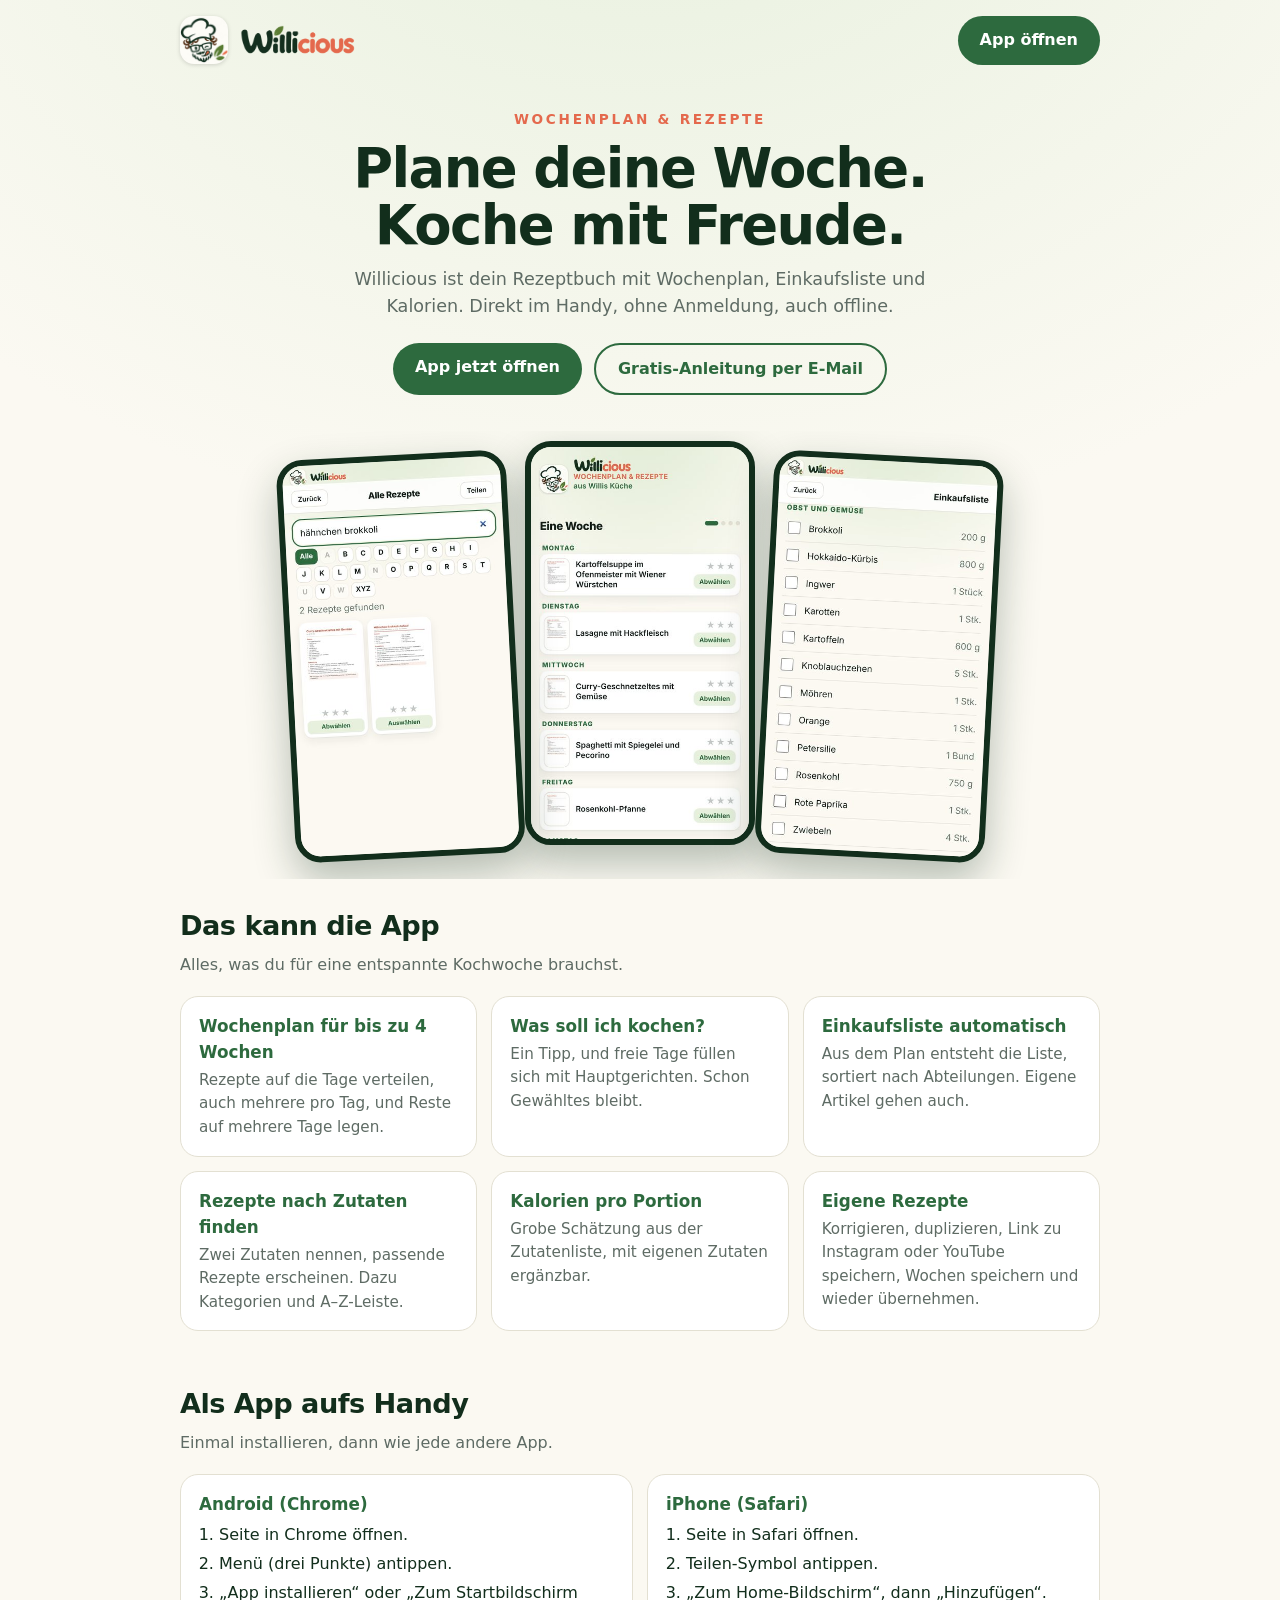
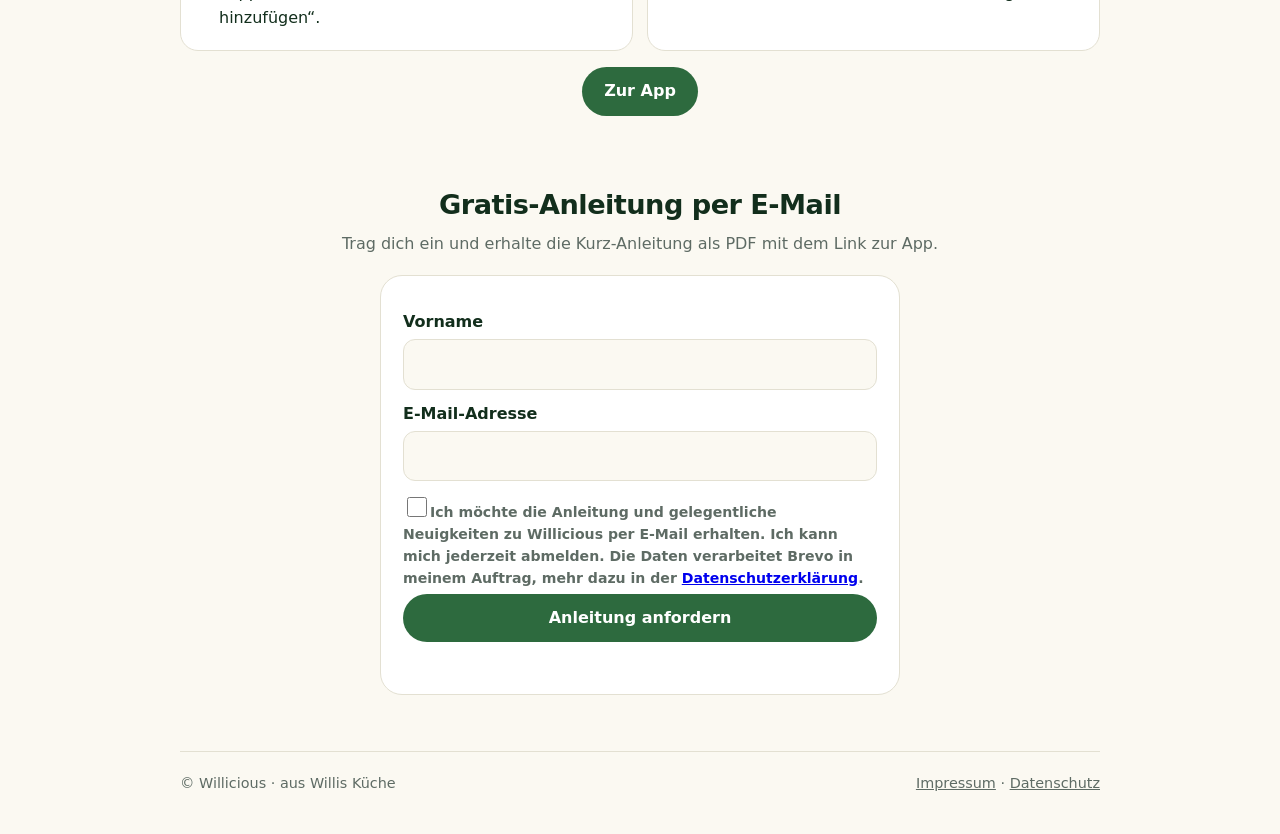
==== Start/index.html @ bcbfc184 "Add files via upload" ====
<!doctype html><html lang="de"><head><meta charset="utf-8"><meta name="viewport" content="width=device-width,initial-scale=1"><title>Willicious – Wochenplan &amp; Rezepte</title><meta name="description" content="Plane deine Woche, finde Rezepte nach Zutaten und erstelle deine Einkaufsliste automatisch."><link rel="icon" href="icon-192.png"><link rel="stylesheet" href="style.css"></head><body><div class="wrap"><header class="top"><a class="brand" href="./"><img class="f" src="logo-gesicht.png" alt=""><img class="w" src="logo-schrift.png" alt="Willicious"></a><a class="btn" href="../">App öffnen</a></header>
<section class="hero"><div class="kick">WOCHENPLAN &amp; REZEPTE</div><h1>Plane deine Woche.<br>Koche mit Freude.</h1><p>Willicious ist dein Rezeptbuch mit Wochenplan, Einkaufsliste und Kalorien. Direkt im Handy, ohne Anmeldung, auch offline.</p>
<div class="cta"><a class="btn" href="../">App jetzt öffnen</a><a class="btn alt" href="#anleitung">Gratis-Anleitung per E-Mail</a></div></section>
<div class="phones"><img src="app-suche.jpg" alt="Rezepte nach Zutaten suchen"><img src="app-plan.jpg" alt="Wochenplan"><img src="app-einkauf.jpg" alt="Einkaufsliste"></div>

<section class="sec"><h2>Das kann die App</h2><p class="lead">Alles, was du für eine entspannte Kochwoche brauchst.</p>
<div class="grid">
<div class="card"><h3>Wochenplan für bis zu 4 Wochen</h3><p>Rezepte auf die Tage verteilen, auch mehrere pro Tag, und Reste auf mehrere Tage legen.</p></div>
<div class="card"><h3>Was soll ich kochen?</h3><p>Ein Tipp, und freie Tage füllen sich mit Hauptgerichten. Schon Gewähltes bleibt.</p></div>
<div class="card"><h3>Einkaufsliste automatisch</h3><p>Aus dem Plan entsteht die Liste, sortiert nach Abteilungen. Eigene Artikel gehen auch.</p></div>
<div class="card"><h3>Rezepte nach Zutaten finden</h3><p>Zwei Zutaten nennen, passende Rezepte erscheinen. Dazu Kategorien und A–Z-Leiste.</p></div>
<div class="card"><h3>Kalorien pro Portion</h3><p>Grobe Schätzung aus der Zutatenliste, mit eigenen Zutaten ergänzbar.</p></div>
<div class="card"><h3>Eigene Rezepte</h3><p>Korrigieren, duplizieren, Link zu Instagram oder YouTube speichern, Wochen speichern und wieder übernehmen.</p></div>
</div></section>

<section class="sec" id="installieren"><h2>Als App aufs Handy</h2><p class="lead">Einmal installieren, dann wie jede andere App.</p>
<div class="steps"><div class="card"><h3>Android (Chrome)</h3><ol><li>Seite in Chrome öffnen.</li><li>Menü (drei Punkte) antippen.</li><li>„App installieren“ oder „Zum Startbildschirm hinzufügen“.</li></ol></div>
<div class="card"><h3>iPhone (Safari)</h3><ol><li>Seite in Safari öffnen.</li><li>Teilen-Symbol antippen.</li><li>„Zum Home-Bildschirm“, dann „Hinzufügen“.</li></ol></div></div>
<p class="center" style="margin-top:16px"><a class="btn" href="../">Zur App</a></p></section>

<section class="sec" id="anleitung"><h2 class="center">Gratis-Anleitung per E-Mail</h2><p class="lead center">Trag dich ein und erhalte die Kurz-Anleitung als PDF mit dem Link zur App.</p>
<!-- HIER die Formular-Adresse von Brevo einfügen (action="…sibforms.com/serve/…"). Siehe ANLEITUNG-EINRICHTUNG.txt -->
<form class="signup" id="sf" method="POST" action="HIER-BREVO-FORMULAR-ADRESSE-EINFUEGEN">
<label for="vn">Vorname</label><input type="text" id="vn" name="FIRSTNAME" autocomplete="given-name" required maxlength="60">
<label for="em">E-Mail-Adresse</label><input type="email" id="em" name="EMAIL" autocomplete="email" required maxlength="120">
<input class="hp" type="text" name="email_address_check" value="" tabindex="-1" autocomplete="off" aria-hidden="true">
<input type="hidden" name="locale" value="de">
<label class="consent"><input type="checkbox" id="ok" required><span>Ich möchte die Anleitung und gelegentliche Neuigkeiten zu Willicious per E-Mail erhalten. Ich kann mich jederzeit abmelden. Die Daten verarbeitet Brevo in meinem Auftrag, mehr dazu in der <a href="datenschutz.html">Datenschutzerklärung</a>.</span></label>
<button class="btn" type="submit" style="width:100%">Anleitung anfordern</button><p id="fmsg" role="status"></p></form></section>
<footer><span>© Willicious · aus Willis Küche</span><span><a href="impressum.html">Impressum</a> · <a href="datenschutz.html">Datenschutz</a></span></footer></div><script>
document.getElementById('sf').addEventListener('submit',function(e){
  if(/HIER-BREVO/.test(this.action)){e.preventDefault();document.getElementById('fmsg').textContent='Die Anmeldung ist noch nicht eingerichtet (Formular-Adresse von Brevo fehlt).';}
});
</script></body></html>
---- Start/style.css ----
:root{--bg:#FBF9F2;--surf:#fff;--ink:#122E1C;--mut:#5E6B64;--acc:#2D6A3E;--acc2:#E6F0DD;--ora:#E4694D;--line:#E3E0D2}
@media (prefers-color-scheme:dark){:root{--bg:#121815;--surf:#1B2420;--ink:#E8EFEA;--mut:#9AA9A0;--acc:#86C97A;--acc2:#1F2E22;--ora:#F08467;--line:#2D3A33}}
*{box-sizing:border-box}html{scroll-behavior:smooth}
body{margin:0;background:var(--bg);color:var(--ink);font-family:system-ui,-apple-system,"Segoe UI",Roboto,sans-serif;line-height:1.55;background-image:radial-gradient(120% 50% at 50% -10%,var(--acc2),transparent 65%);background-repeat:no-repeat}
.wrap{max-width:960px;margin:0 auto;padding:0 20px}
header.top{display:flex;align-items:center;justify-content:space-between;gap:12px;padding:16px 0}
.brand{display:flex;align-items:center;gap:12px;text-decoration:none;color:inherit}
.brand img.f{width:48px;height:48px;border-radius:14px;background:#FDFCF7;box-shadow:0 1px 4px rgba(0,0,0,.15)}
.brand img.w{height:30px}
@media (prefers-color-scheme:dark){.brand img.w{filter:brightness(0) invert(.9)}}
a.btn,button.btn{display:inline-block;border:0;cursor:pointer;font:inherit;font-weight:700;text-decoration:none;padding:12px 22px;border-radius:999px;background:var(--acc);color:#fff}
@media (prefers-color-scheme:dark){a.btn,button.btn{color:#0E1712}}
a.btn.alt{background:transparent;color:var(--acc);border:2px solid var(--acc)}
.hero{text-align:center;padding:28px 0 36px}
.hero .kick{color:var(--ora);font-weight:800;letter-spacing:.2em;font-size:.85rem}
.hero h1{font-size:clamp(2rem,6vw,3.4rem);line-height:1.05;letter-spacing:-.03em;margin:10px 0 12px}
.hero p{max-width:34em;margin:0 auto 22px;color:var(--mut);font-size:1.1rem}
.hero .cta{display:flex;gap:12px;justify-content:center;flex-wrap:wrap}
.phones{display:flex;justify-content:center;gap:10px;padding:10px 12px 34px;overflow:hidden}
.phones img{width:min(28vw,230px);border-radius:26px;border:6px solid #122E1C;box-shadow:0 18px 40px rgba(18,46,28,.3);background:#fff}
.phones img:nth-child(1){transform:rotate(-3deg) translateY(14px)}.phones img:nth-child(3){transform:rotate(3deg) translateY(14px)}
h2{font-size:1.7rem;letter-spacing:-.02em;margin:0 0 6px}
.sec{padding:26px 0}
.sec>p.lead{color:var(--mut);margin:0 0 18px}
.grid{display:grid;grid-template-columns:repeat(auto-fit,minmax(250px,1fr));gap:14px}
.card{background:var(--surf);border:1px solid var(--line);border-radius:18px;padding:16px 18px}
.card h3{margin:0 0 4px;font-size:1.05rem;color:var(--acc)}.card p{margin:0;color:var(--mut);font-size:.95rem}
.steps{display:grid;grid-template-columns:repeat(auto-fit,minmax(280px,1fr));gap:14px}
.steps ol{margin:6px 0 0;padding-left:20px}.steps li{margin:4px 0}
form.signup{background:var(--surf);border:1px solid var(--line);border-radius:22px;padding:22px;max-width:520px;margin:0 auto}
form.signup label{display:block;font-weight:700;margin:12px 0 4px}
form.signup input[type=text],form.signup input[type=email]{width:100%;font:inherit;padding:12px 14px;border-radius:12px;border:1px solid var(--line);background:var(--bg);color:var(--ink)}
form.signup input:focus{outline:2px solid var(--acc);border-color:transparent}
.consent{display:flex;gap:10px;align-items:flex-start;margin:14px 0;font-size:.88rem;color:var(--mut)}
.consent input{margin-top:4px;width:20px;height:20px;accent-color:var(--acc);flex:none}
.hp{position:absolute;left:-5000px}
#fmsg{margin:10px 0 0;font-weight:700;color:var(--ora);min-height:1.2em}
footer{border-top:1px solid var(--line);margin-top:30px;padding:20px 0 40px;color:var(--mut);font-size:.9rem;display:flex;gap:16px;flex-wrap:wrap;justify-content:space-between}
footer a{color:var(--mut)}
.legal h1{font-size:2rem;letter-spacing:-.02em}.legal h2{font-size:1.2rem;margin:22px 0 4px}.legal p,.legal li{color:var(--ink)}
.todo{background:#FFF3CD;color:#5c4400;border:1px solid #f0d77a;border-radius:12px;padding:12px 14px;margin:14px 0;font-size:.92rem}
mark{background:#FFE9A8;color:#3d2e00;padding:0 3px;border-radius:4px}
.center{text-align:center}
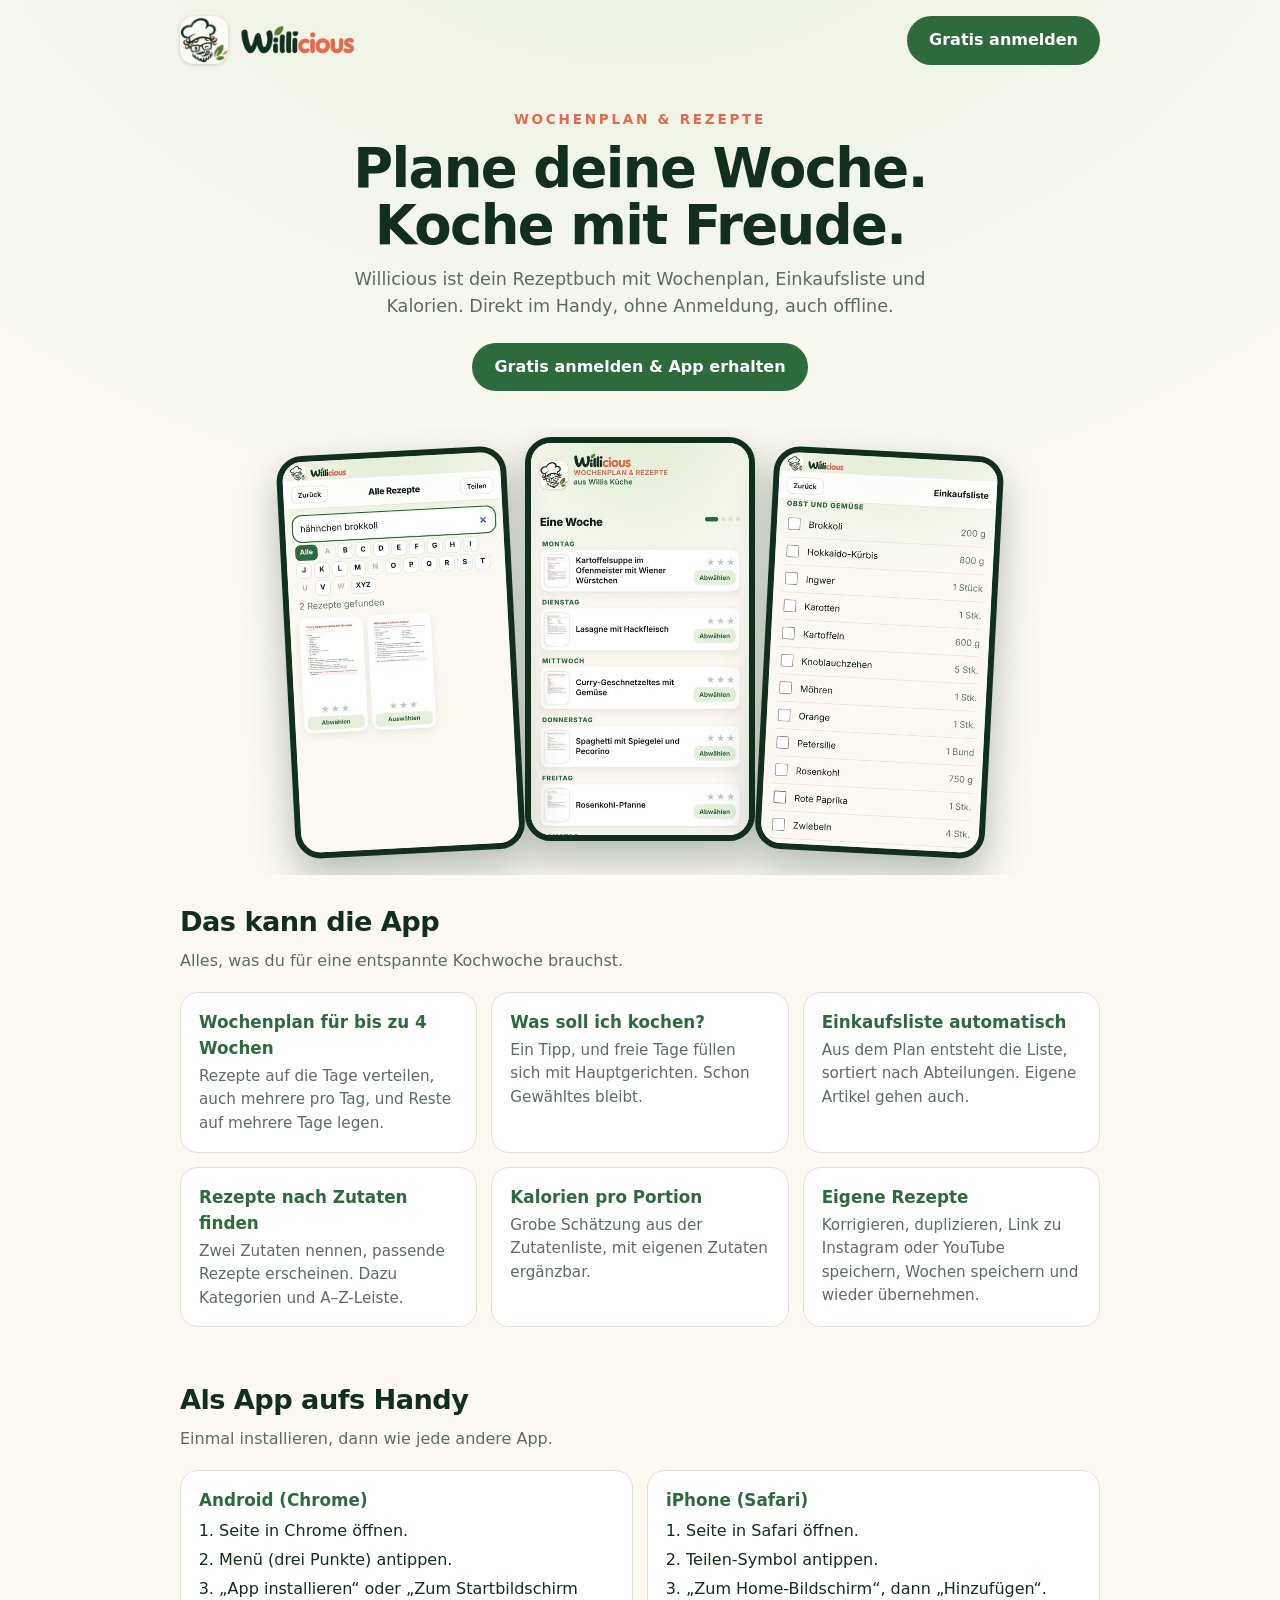
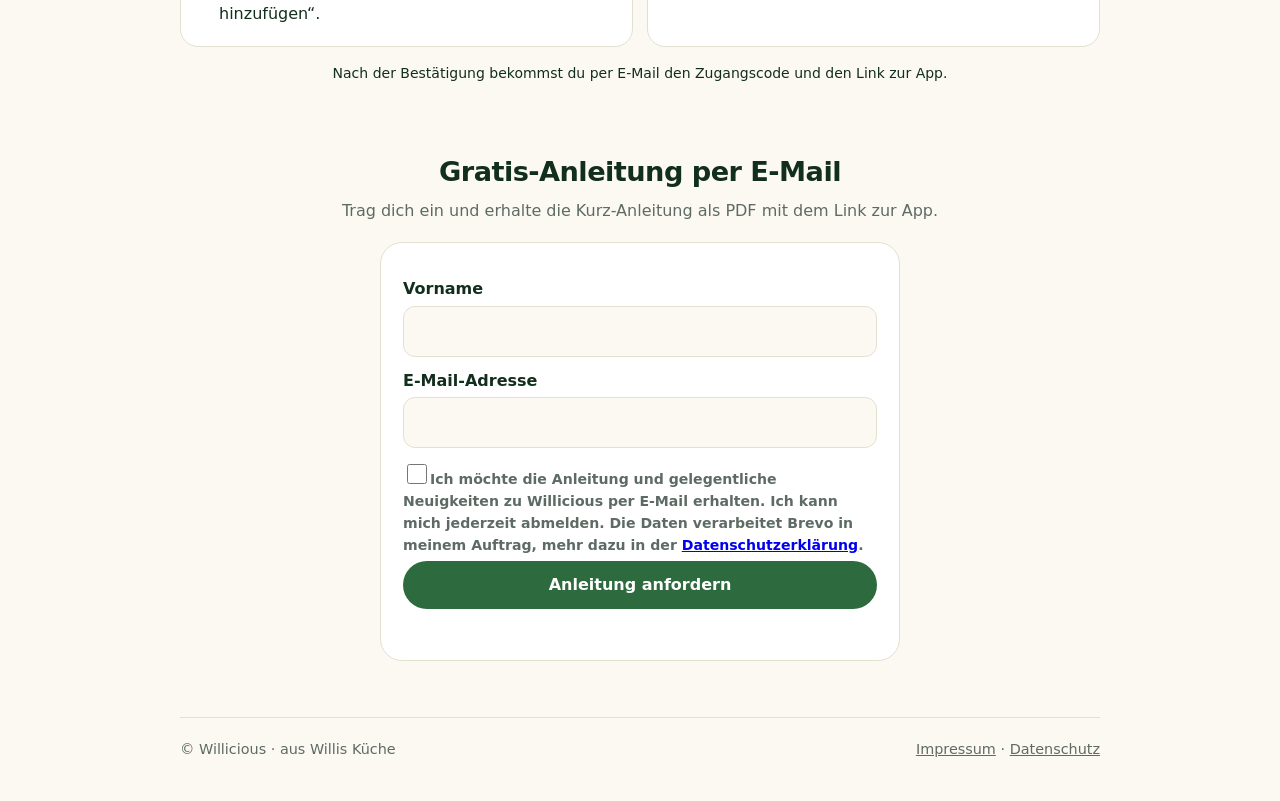
==== commit d1fb82ad: "Add files via upload" ====
--- a/Start/index.html
+++ b/Start/index.html
@@ -1,6 +1,6 @@
-<!doctype html><html lang="de"><head><meta charset="utf-8"><meta name="viewport" content="width=device-width,initial-scale=1"><title>Willicious – Wochenplan &amp; Rezepte</title><meta name="description" content="Plane deine Woche, finde Rezepte nach Zutaten und erstelle deine Einkaufsliste automatisch."><link rel="icon" href="icon-192.png"><link rel="stylesheet" href="style.css"></head><body><div class="wrap"><header class="top"><a class="brand" href="./"><img class="f" src="logo-gesicht.png" alt=""><img class="w" src="logo-schrift.png" alt="Willicious"></a><a class="btn" href="../">App öffnen</a></header>
+<!doctype html><html lang="de"><head><meta charset="utf-8"><meta name="viewport" content="width=device-width,initial-scale=1"><title>Willicious – Wochenplan &amp; Rezepte</title><meta name="description" content="Plane deine Woche, finde Rezepte nach Zutaten und erstelle deine Einkaufsliste automatisch."><link rel="icon" href="icon-192.png"><link rel="stylesheet" href="style.css"></head><body><div class="wrap"><header class="top"><a class="brand" href="./"><img class="f" src="logo-gesicht.png" alt=""><img class="w" src="logo-schrift.png" alt="Willicious"></a><a class="btn" href="#anleitung">Gratis anmelden</a></header>
 <section class="hero"><div class="kick">WOCHENPLAN &amp; REZEPTE</div><h1>Plane deine Woche.<br>Koche mit Freude.</h1><p>Willicious ist dein Rezeptbuch mit Wochenplan, Einkaufsliste und Kalorien. Direkt im Handy, ohne Anmeldung, auch offline.</p>
-<div class="cta"><a class="btn" href="../">App jetzt öffnen</a><a class="btn alt" href="#anleitung">Gratis-Anleitung per E-Mail</a></div></section>
+<div class="cta"><a class="btn" href="#anleitung">Gratis anmelden &amp; App erhalten</a></div></section>
 <div class="phones"><img src="app-suche.jpg" alt="Rezepte nach Zutaten suchen"><img src="app-plan.jpg" alt="Wochenplan"><img src="app-einkauf.jpg" alt="Einkaufsliste"></div>
 
 <section class="sec"><h2>Das kann die App</h2><p class="lead">Alles, was du für eine entspannte Kochwoche brauchst.</p>
@@ -16,7 +16,7 @@
 <section class="sec" id="installieren"><h2>Als App aufs Handy</h2><p class="lead">Einmal installieren, dann wie jede andere App.</p>
 <div class="steps"><div class="card"><h3>Android (Chrome)</h3><ol><li>Seite in Chrome öffnen.</li><li>Menü (drei Punkte) antippen.</li><li>„App installieren“ oder „Zum Startbildschirm hinzufügen“.</li></ol></div>
 <div class="card"><h3>iPhone (Safari)</h3><ol><li>Seite in Safari öffnen.</li><li>Teilen-Symbol antippen.</li><li>„Zum Home-Bildschirm“, dann „Hinzufügen“.</li></ol></div></div>
-<p class="center" style="margin-top:16px"><a class="btn" href="../">Zur App</a></p></section>
+<p class="center" style="margin-top:16px;font-size:14px">Nach der Bestätigung bekommst du per E-Mail den Zugangscode und den Link zur App.</p></section>
 
 <section class="sec" id="anleitung"><h2 class="center">Gratis-Anleitung per E-Mail</h2><p class="lead center">Trag dich ein und erhalte die Kurz-Anleitung als PDF mit dem Link zur App.</p>
 <!-- HIER die Formular-Adresse von Brevo einfügen (action="…sibforms.com/serve/…"). Siehe ANLEITUNG-EINRICHTUNG.txt -->
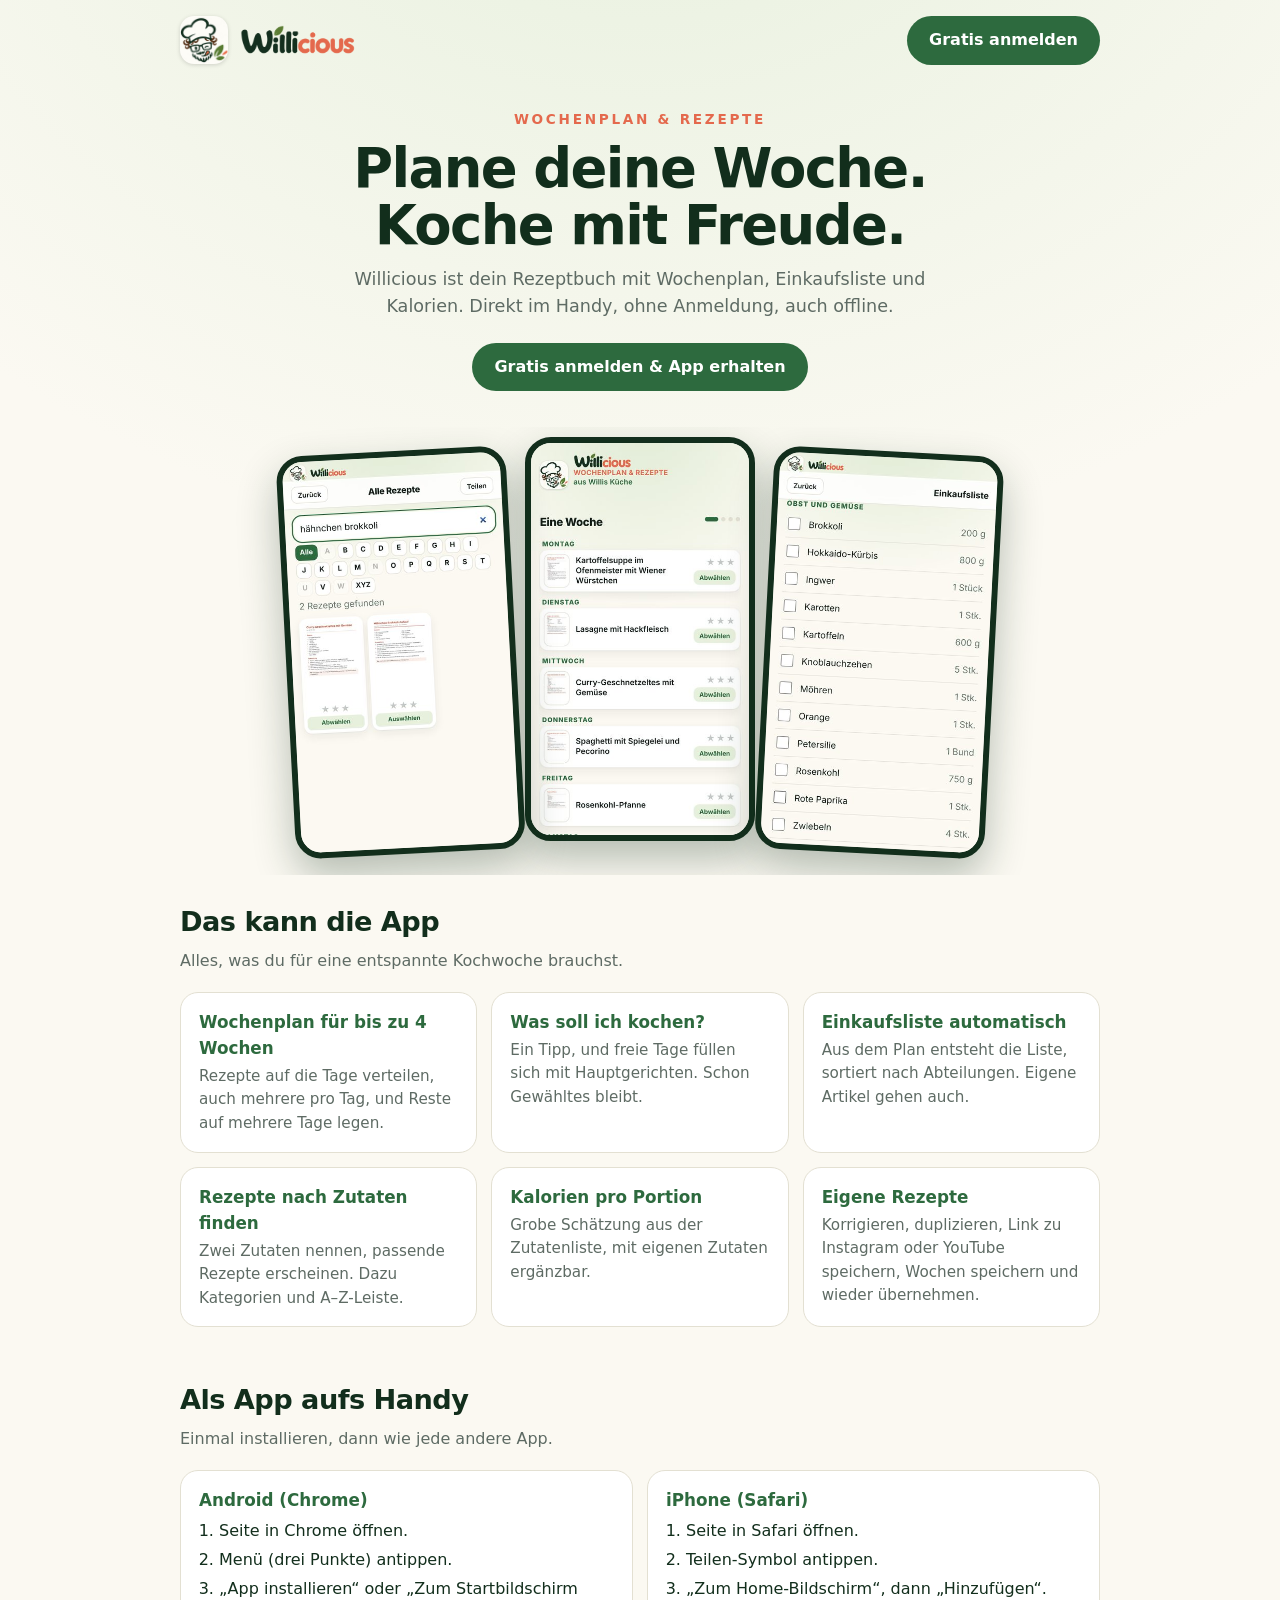
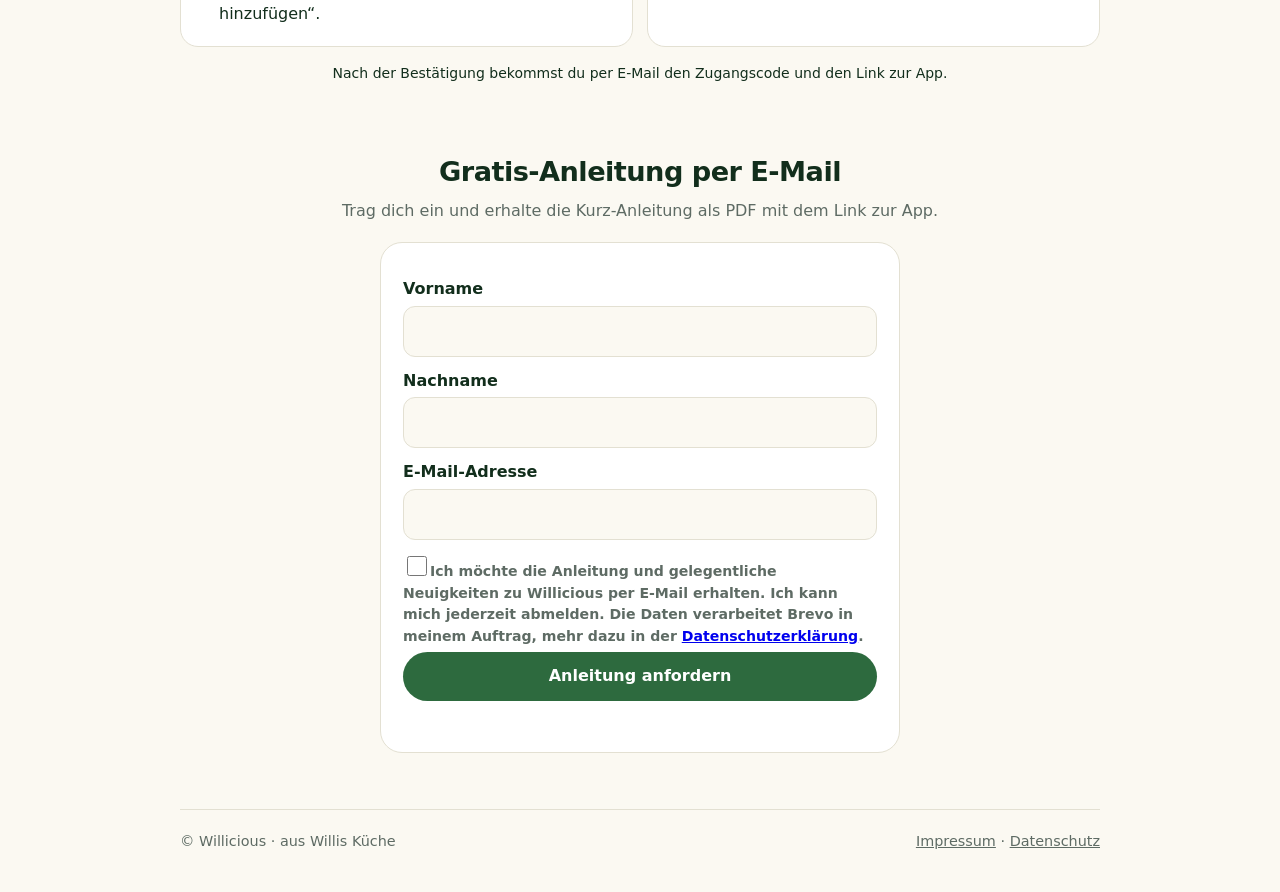
==== commit 285d15e4: "Add files via upload" ====
--- a/Start/index.html
+++ b/Start/index.html
@@ -20,15 +20,16 @@
 
 <section class="sec" id="anleitung"><h2 class="center">Gratis-Anleitung per E-Mail</h2><p class="lead center">Trag dich ein und erhalte die Kurz-Anleitung als PDF mit dem Link zur App.</p>
 <!-- HIER die Formular-Adresse von Brevo einfügen (action="…sibforms.com/serve/…"). Siehe ANLEITUNG-EINRICHTUNG.txt -->
-<form class="signup" id="sf" method="POST" action="HIER-BREVO-FORMULAR-ADRESSE-EINFUEGEN">
+<form class="signup" id="sf" method="POST" action="https://e4b2fcf6.sibforms.com/serve/[base64]">
 <label for="vn">Vorname</label><input type="text" id="vn" name="FIRSTNAME" autocomplete="given-name" required maxlength="60">
+<label for="nn">Nachname</label><input type="text" id="nn" name="LASTNAME" autocomplete="family-name" required maxlength="60">
 <label for="em">E-Mail-Adresse</label><input type="email" id="em" name="EMAIL" autocomplete="email" required maxlength="120">
 <input class="hp" type="text" name="email_address_check" value="" tabindex="-1" autocomplete="off" aria-hidden="true">
 <input type="hidden" name="locale" value="de">
-<label class="consent"><input type="checkbox" id="ok" required><span>Ich möchte die Anleitung und gelegentliche Neuigkeiten zu Willicious per E-Mail erhalten. Ich kann mich jederzeit abmelden. Die Daten verarbeitet Brevo in meinem Auftrag, mehr dazu in der <a href="datenschutz.html">Datenschutzerklärung</a>.</span></label>
+<label class="consent"><input type="checkbox" id="ok" name="OPT_IN" value="1" required><span>Ich möchte die Anleitung und gelegentliche Neuigkeiten zu Willicious per E-Mail erhalten. Ich kann mich jederzeit abmelden. Die Daten verarbeitet Brevo in meinem Auftrag, mehr dazu in der <a href="datenschutz.html">Datenschutzerklärung</a>.</span></label>
 <button class="btn" type="submit" style="width:100%">Anleitung anfordern</button><p id="fmsg" role="status"></p></form></section>
 <footer><span>© Willicious · aus Willis Küche</span><span><a href="impressum.html">Impressum</a> · <a href="datenschutz.html">Datenschutz</a></span></footer></div><script>
 document.getElementById('sf').addEventListener('submit',function(e){
-  if(/HIER-BREVO/.test(this.action)){e.preventDefault();document.getElementById('fmsg').textContent='Die Anmeldung ist noch nicht eingerichtet (Formular-Adresse von Brevo fehlt).';}
+  if(this.action.indexOf('HIER-BREVO')>-1){e.preventDefault();document.getElementById('fmsg').textContent='Die Anmeldung ist noch nicht eingerichtet (Formular-Adresse von Brevo fehlt).';}
 });
 </script></body></html>
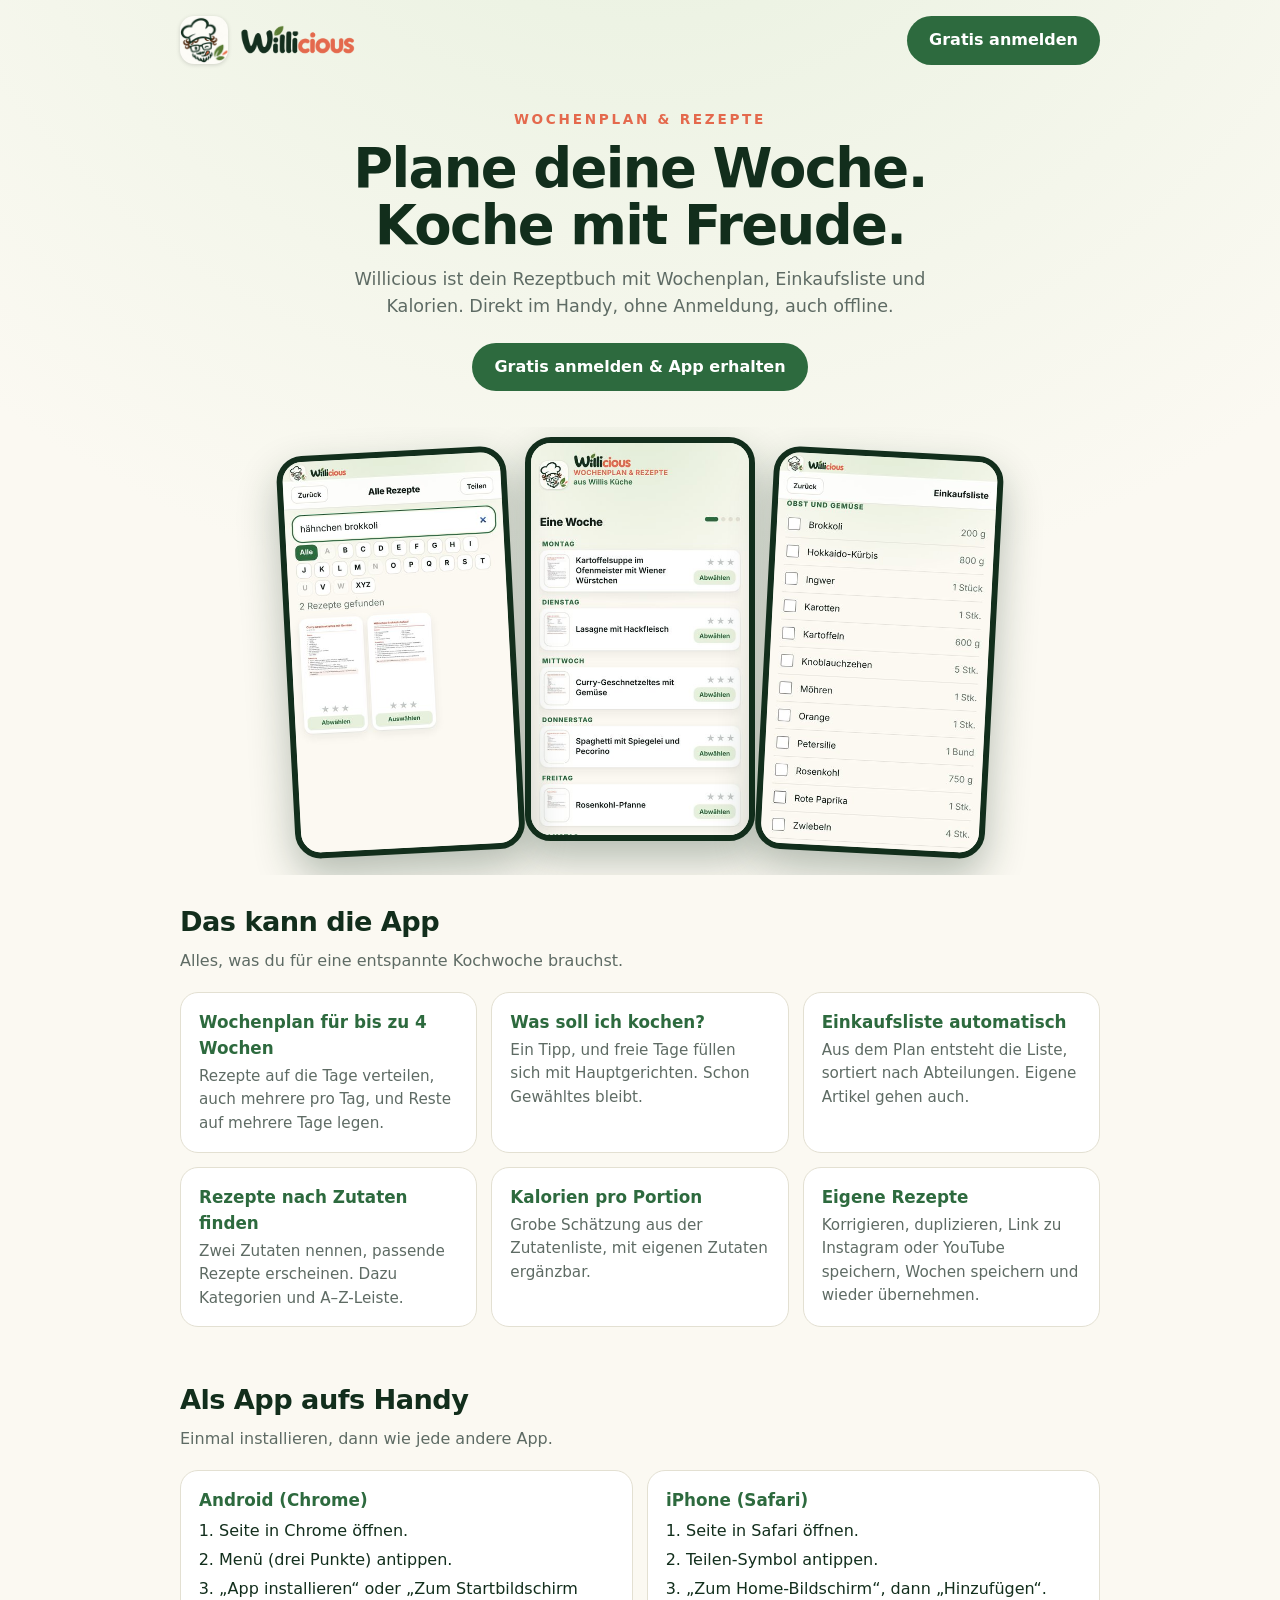
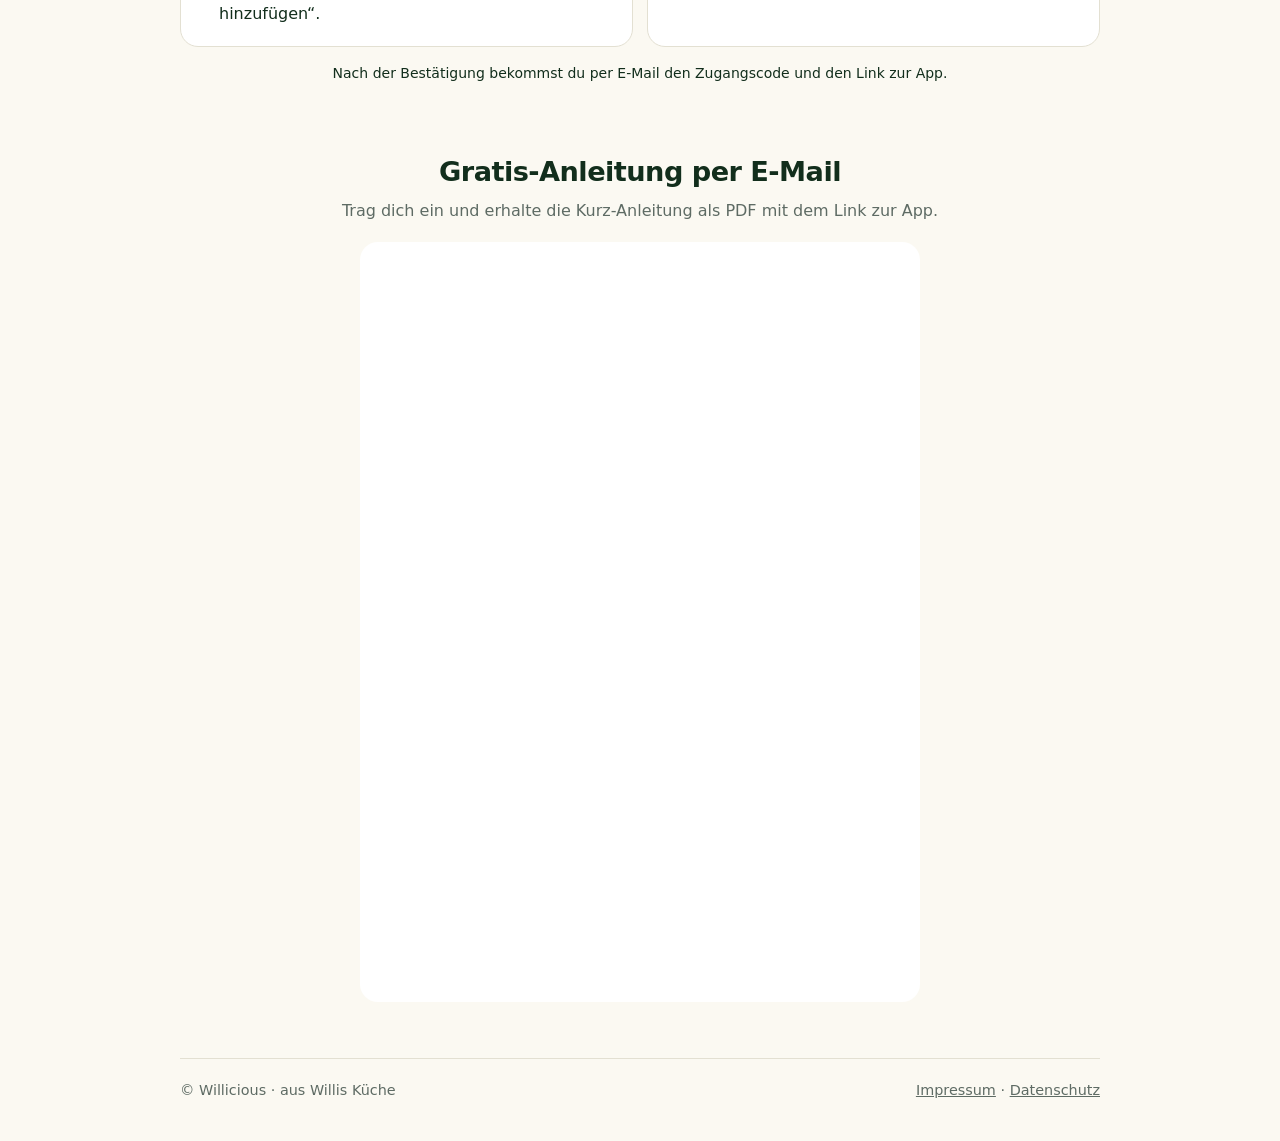
==== commit 01843cf2: "Add files via upload" ====
--- a/Start/index.html
+++ b/Start/index.html
@@ -19,17 +19,5 @@
 <p class="center" style="margin-top:16px;font-size:14px">Nach der Bestätigung bekommst du per E-Mail den Zugangscode und den Link zur App.</p></section>
 
 <section class="sec" id="anleitung"><h2 class="center">Gratis-Anleitung per E-Mail</h2><p class="lead center">Trag dich ein und erhalte die Kurz-Anleitung als PDF mit dem Link zur App.</p>
-<!-- HIER die Formular-Adresse von Brevo einfügen (action="…sibforms.com/serve/…"). Siehe ANLEITUNG-EINRICHTUNG.txt -->
-<form class="signup" id="sf" method="POST" action="https://e4b2fcf6.sibforms.com/serve/[base64]">
-<label for="vn">Vorname</label><input type="text" id="vn" name="FIRSTNAME" autocomplete="given-name" required maxlength="60">
-<label for="nn">Nachname</label><input type="text" id="nn" name="LASTNAME" autocomplete="family-name" required maxlength="60">
-<label for="em">E-Mail-Adresse</label><input type="email" id="em" name="EMAIL" autocomplete="email" required maxlength="120">
-<input class="hp" type="text" name="email_address_check" value="" tabindex="-1" autocomplete="off" aria-hidden="true">
-<input type="hidden" name="locale" value="de">
-<label class="consent"><input type="checkbox" id="ok" name="OPT_IN" value="1" required><span>Ich möchte die Anleitung und gelegentliche Neuigkeiten zu Willicious per E-Mail erhalten. Ich kann mich jederzeit abmelden. Die Daten verarbeitet Brevo in meinem Auftrag, mehr dazu in der <a href="datenschutz.html">Datenschutzerklärung</a>.</span></label>
-<button class="btn" type="submit" style="width:100%">Anleitung anfordern</button><p id="fmsg" role="status"></p></form></section>
-<footer><span>© Willicious · aus Willis Küche</span><span><a href="impressum.html">Impressum</a> · <a href="datenschutz.html">Datenschutz</a></span></footer></div><script>
-document.getElementById('sf').addEventListener('submit',function(e){
-  if(this.action.indexOf('HIER-BREVO')>-1){e.preventDefault();document.getElementById('fmsg').textContent='Die Anmeldung ist noch nicht eingerichtet (Formular-Adresse von Brevo fehlt).';}
-});
-</script></body></html>+<div style="max-width:560px;margin:0 auto"><iframe title="Anmeldung" src="https://e4b2fcf6.sibforms.com/v2/serve/[base64]" width="100%" height="760" frameborder="0" scrolling="auto" allowfullscreen style="display:block;margin:0 auto;max-width:100%;border:0;border-radius:18px;background:#fff"></iframe></div></section>
+<footer><span>© Willicious · aus Willis Küche</span><span><a href="impressum.html">Impressum</a> · <a href="datenschutz.html">Datenschutz</a></span></footer></div></body></html>
